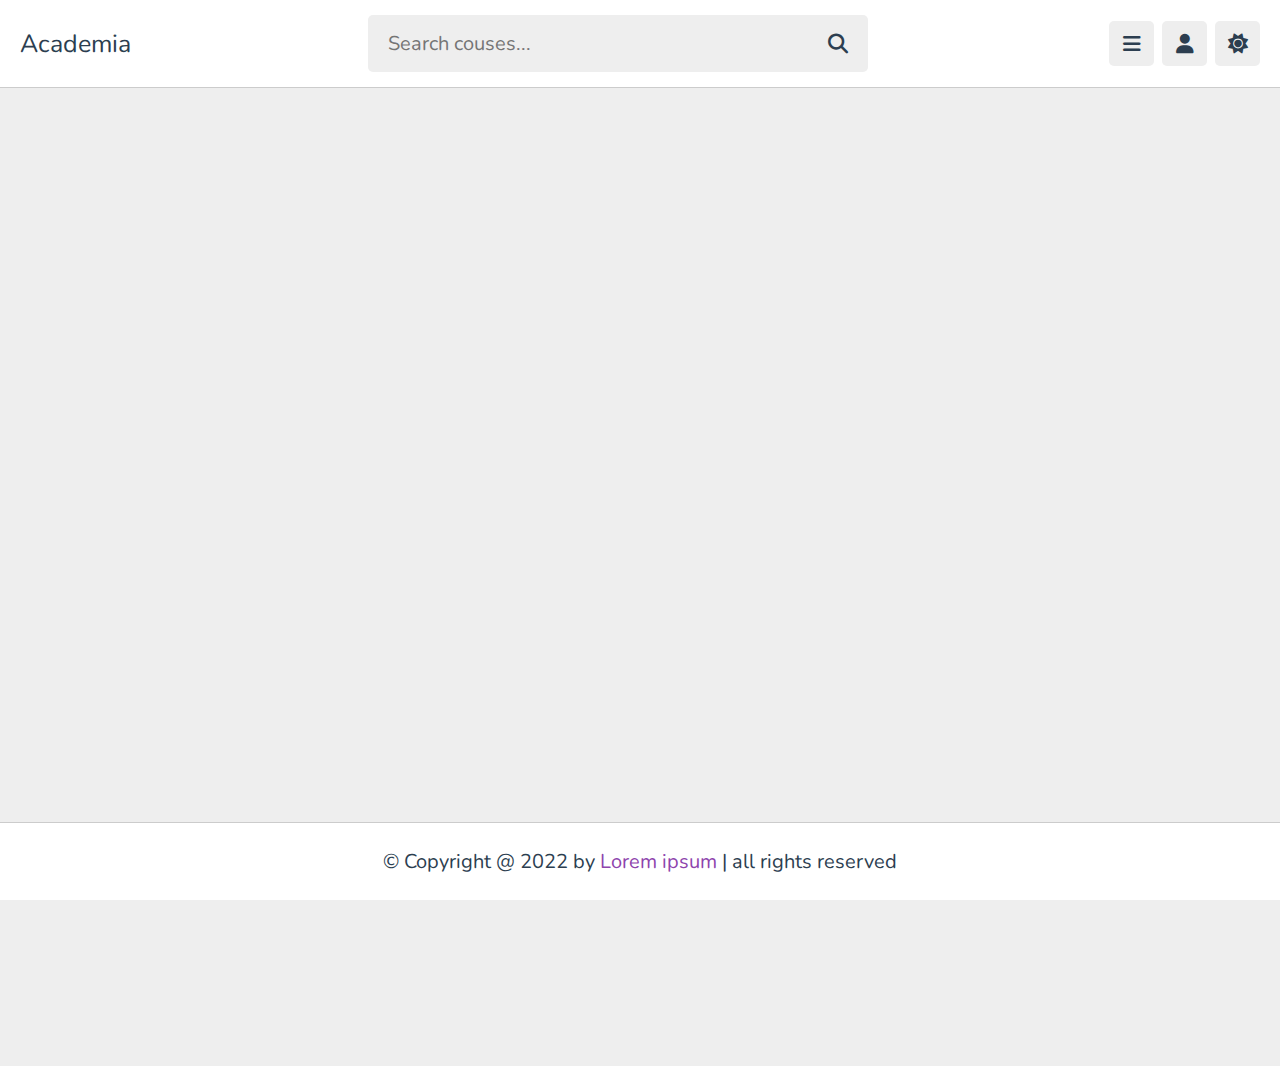
==== about.html @ 7914b7a5 "Completed and Filled Index Page" ====
<!DOCTYPE html>
<html lang="en">
  <head>
    <meta charset="UTF-8" />
    <meta http-equiv="X-UA-Compatible" content="IE=edge" />
    <meta name="viewport" content="width=device-width, initial-scale=1.0" />
    <title>Academia - about</title>
    <!-- font awesome -->
    <link
      rel="stylesheet"
      href="https://cdnjs.cloudflare.com/ajax/libs/font-awesome/6.1.2/css/all.min.css"
    />
    <link rel="preconnect" href="https://fonts.googleapis.com" />
    <link rel="preconnect" href="https://fonts.gstatic.com" crossorigin />
    <link
      href="https://fonts.googleapis.com/css2?family=Nunito:wght@200;300;400;500;600;700&display=swap"
      rel="stylesheet"
    />
    <link rel="stylesheet" href="css/style.css" />
  </head>
  <body>
    <header class="header">
      <div class="header__wrapper">
        <a class="header__logo" href="index.html">Academia</a>
        <form class="header__form" action="#">
          <input
            class="header__search"
            type="search"
            placeholder="Search couses..."
            maxlength="100"
            required
          />
          <button class="fas fa-search header__btn" type="submit"></button>
        </form>
        <div class="header__icons">
          <button class="fas fa-bars header__icon" id="menu-btn"></button>
          <button
            class="fas fa-search header__icon header__search-mobile"
            id="search-btn"
          ></button>
          <button class="fas fa-user header__icon" id="user-btn"></button>
          <button class="fas fa-sun header__icon" id="theme-btn"></button>
        </div>
        <div class="profile header__profile">
          <img class="profile__avatar" src="./img/pic-1.jpg" alt="Jack Brown" />
          <span class="profile__name">Jack Brown</span>
          <span class="profile__position">student</span>
          <a class="btn btn-block btn-main profile__btn" href="profile.html"
            >view profile</a
          >
          <div class="btn-flex">
            <a
              class="btn btn-block btn-orange profile__initialize"
              href="login.html"
              >login</a
            >
            <a
              class="btn btn-block btn-orange profile__initialize"
              href="register.html"
              >register</a
            >
          </div>
        </div>
      </div>
    </header>
    <main class="content">
      <aside class="sidebar">
        <button class="btn sidebar__close-btn" id="sidebar-close">
          <i class="fas fa-times"></i>
        </button>
        <div class="profile sidebar__profile">
          <img class="profile__avatar" src="./img/pic-1.jpg" alt="Jack Brown" />
          <span class="profile__name">Jack Brown</span>
          <span class="profile__position">student</span>
          <a class="btn btn-block btn-main profile__btn" href="profile.html"
            >view profile</a
          >
        </div>
        <nav class="navbar">
          <ul class="navbar__list">
            <li class="navbar__item">
              <a class="navbar__link" href="index.html">
                <i class="fas fa-home navbar__icon"></i>
                <span class="navbar__text">Home</span>
              </a>
            </li>
            <li class="navbar__item">
              <a class="navbar__link" href="about.html">
                <i class="fas fa-question navbar__icon"></i>
                <span class="navbar__text">About Us</span>
              </a>
            </li>
            <li class="navbar__item">
              <a class="navbar__link" href="courses.html">
                <i class="fas fa-graduation-cap navbar__icon"></i>
                <span class="navbar__text">Courses</span>
              </a>
            </li>
            <li class="navbar__item">
              <a class="navbar__link" href="teachers.html">
                <i class="fas fa-chalkboard-user navbar__icon"></i>
                <span class="navbar__text">Teachers</span>
              </a>
            </li>
            <li class="navbar__item">
              <a class="navbar__link" href="contact.html">
                <i class="fas fa-headset navbar__icon"></i>
                <span class="navbar__text">Contact Us</span>
              </a>
            </li>
          </ul>
        </nav>
      </aside>
      <div class="content__wrapper"></div>
    </main>
    <footer class="footer">
      <p class="footer__text">
        &copy; Copyright @ 2022 by <span>Lorem ipsum</span> | all rights
        reserved
      </p>
    </footer>
    <script src="js/script.js"></script>
  </body>
</html>
---- css/style.css ----
@import 'settings.css';
@import 'header.css';
@import 'profile.css';
@import 'sidebar.css';
@import 'navbar.css';
@import 'hero.css';
@import 'courses.css';

@import 'footer.css';

@import 'media.css';
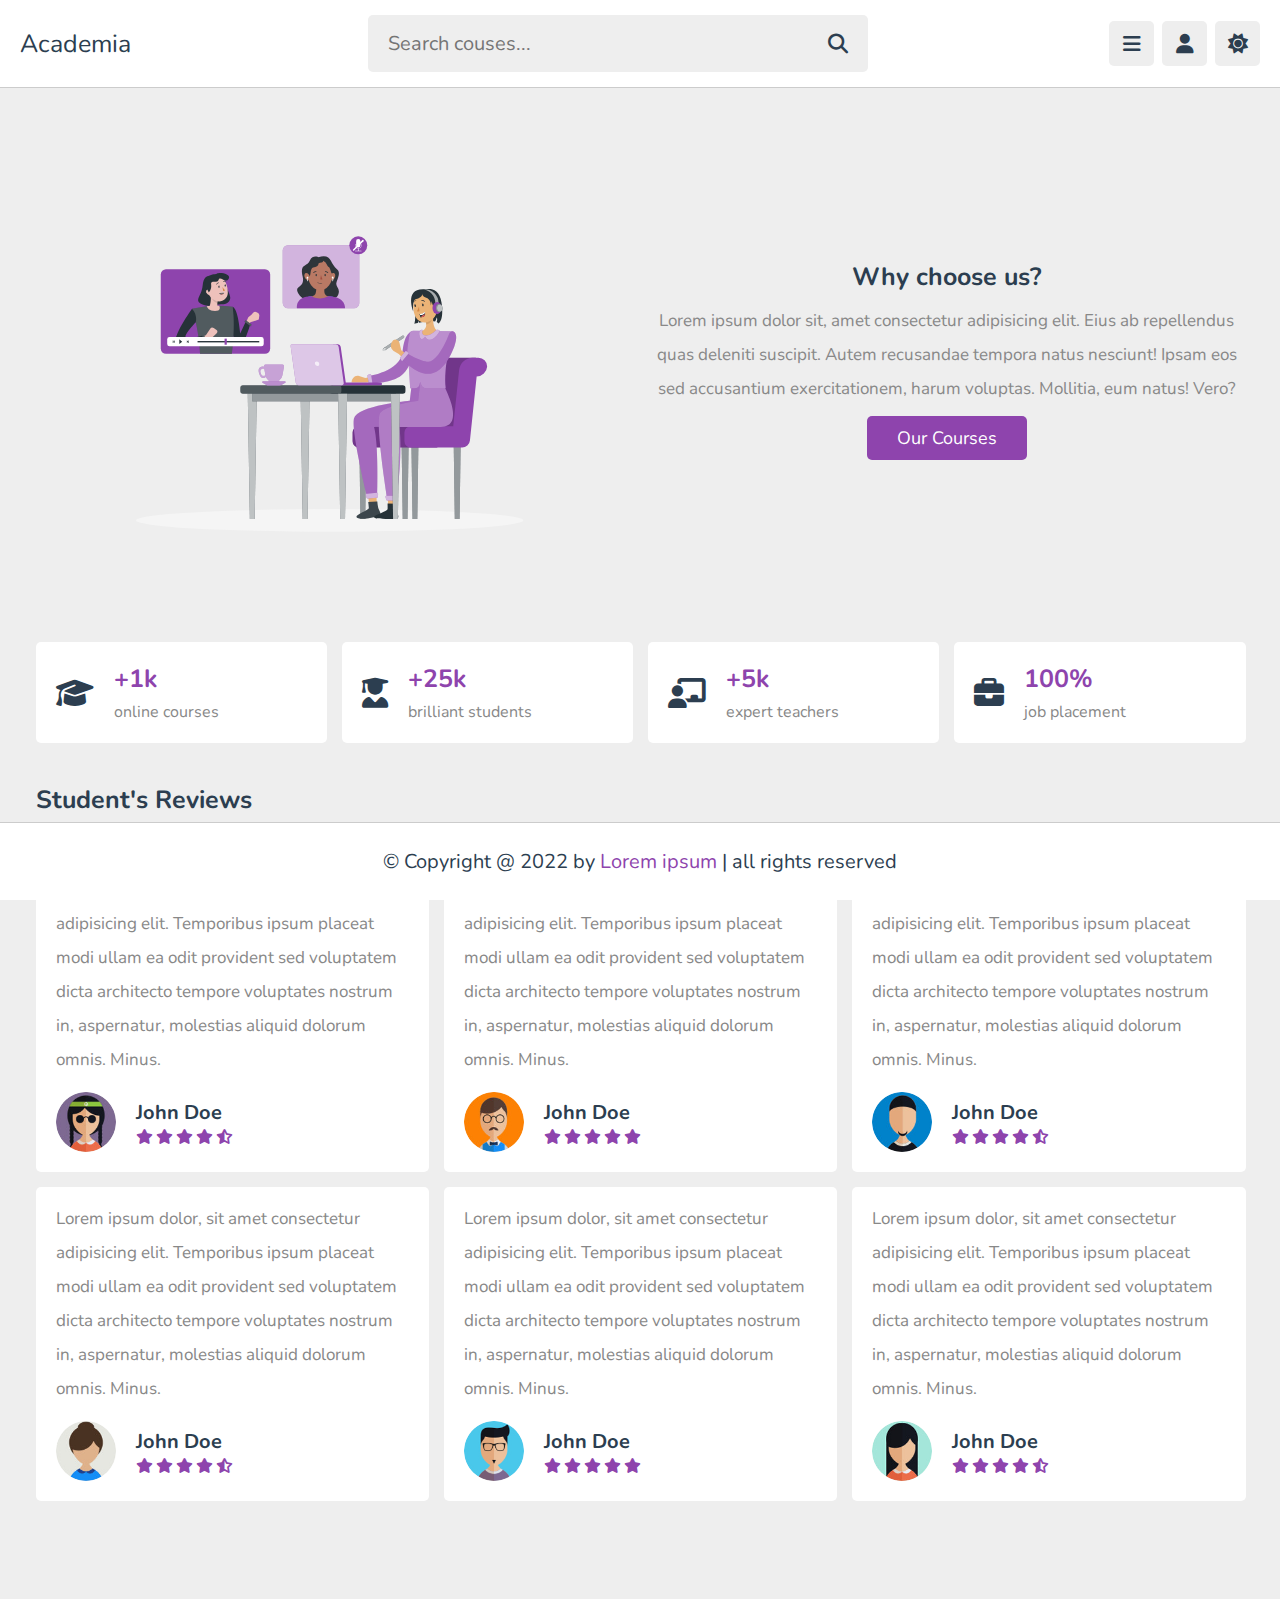
==== commit fdc5a2f0: "Created: About & Courses Pages" ====
--- a/about.html
+++ b/about.html
@@ -111,7 +111,215 @@
           </ul>
         </nav>
       </aside>
-      <div class="content__wrapper"></div>
+      <div class="content__wrapper">
+        <section class="about">
+          <div class="about__wrapper">
+            <div class="about__image">
+              <img class="about__img" src="./img/about-img.svg" alt="" />
+            </div>
+            <div class="about__content">
+              <h2 class="about__title">Why choose us?</h2>
+              <p class="about__descr">
+                Lorem ipsum dolor sit, amet consectetur adipisicing elit. Eius
+                ab repellendus quas deleniti suscipit. Autem recusandae tempora
+                natus nesciunt! Ipsam eos sed accusantium exercitationem, harum
+                voluptas. Mollitia, eum natus! Vero?
+              </p>
+              <a class="btn btn-inline btn-main about__link" href="courses.html"
+                >our courses</a
+              >
+            </div>
+          </div>
+          <div class="about__figures">
+            <div class="about__figure figure">
+              <i class="fas fa-graduation-cap figure__icon"></i>
+              <div class="figure__info">
+                <h3 class="figure__heading">+1k</h3>
+                <span class="figure__text">online courses</span>
+              </div>
+            </div>
+
+            <div class="about__figure figure">
+              <i class="fas fa-user-graduate figure__icon"></i>
+              <div class="figure__info">
+                <h3 class="figure__heading">+25k</h3>
+                <span class="figure__text">brilliant students</span>
+              </div>
+            </div>
+
+            <div class="about__figure figure">
+              <i class="fas fa-chalkboard-user figure__icon"></i>
+              <div class="figure__info">
+                <h3 class="figure__heading">+5k</h3>
+                <span class="figure__text">expert teachers</span>
+              </div>
+            </div>
+
+            <div class="about__figure figure">
+              <i class="fas fa-briefcase figure__icon"></i>
+              <div class="figure__info">
+                <h3 class="figure__heading">100%</h3>
+                <span class="figure__text">job placement</span>
+              </div>
+            </div>
+          </div>
+        </section>
+        <section class="reviews">
+          <h2 class="section-title reviews__title">student's reviews</h2>
+          <div class="reviews__wrapper">
+            <div class="reviews__element review">
+              <p class="review__descr">
+                Lorem ipsum dolor, sit amet consectetur adipisicing elit.
+                Temporibus ipsum placeat modi ullam ea odit provident sed
+                voluptatem dicta architecto tempore voluptates nostrum in,
+                aspernatur, molestias aliquid dolorum omnis. Minus.
+              </p>
+              <div class="review__user">
+                <img
+                  class="review__avatar"
+                  src="./img/pic-2.jpg"
+                  alt="John Doe"
+                />
+                <div class="review__info">
+                  <h3 class="review__heading">John Doe</h3>
+                  <div class="review__rating">
+                    <i class="fas fa-star review__star"></i>
+                    <i class="fas fa-star review__star"></i>
+                    <i class="fas fa-star review__star"></i>
+                    <i class="fas fa-star review__star"></i>
+                    <i class="fas fa-star-half-alt review__star"></i>
+                  </div>
+                </div>
+              </div>
+            </div>
+            <div class="reviews__element review">
+              <p class="review__descr">
+                Lorem ipsum dolor, sit amet consectetur adipisicing elit.
+                Temporibus ipsum placeat modi ullam ea odit provident sed
+                voluptatem dicta architecto tempore voluptates nostrum in,
+                aspernatur, molestias aliquid dolorum omnis. Minus.
+              </p>
+              <div class="review__user">
+                <img
+                  class="review__avatar"
+                  src="./img/pic-3.jpg"
+                  alt="John Doe"
+                />
+                <div class="review__info">
+                  <h3 class="review__heading">John Doe</h3>
+                  <div class="review__rating">
+                    <i class="fas fa-star review__star"></i>
+                    <i class="fas fa-star review__star"></i>
+                    <i class="fas fa-star review__star"></i>
+                    <i class="fas fa-star review__star"></i>
+                    <i class="fas fa-star review__star"></i>
+                  </div>
+                </div>
+              </div>
+            </div>
+            <div class="reviews__element review">
+              <p class="review__descr">
+                Lorem ipsum dolor, sit amet consectetur adipisicing elit.
+                Temporibus ipsum placeat modi ullam ea odit provident sed
+                voluptatem dicta architecto tempore voluptates nostrum in,
+                aspernatur, molestias aliquid dolorum omnis. Minus.
+              </p>
+              <div class="review__user">
+                <img
+                  class="review__avatar"
+                  src="./img/pic-4.jpg"
+                  alt="John Doe"
+                />
+                <div class="review__info">
+                  <h3 class="review__heading">John Doe</h3>
+                  <div class="review__rating">
+                    <i class="fas fa-star review__star"></i>
+                    <i class="fas fa-star review__star"></i>
+                    <i class="fas fa-star review__star"></i>
+                    <i class="fas fa-star review__star"></i>
+                    <i class="fas fa-star-half-alt review__star"></i>
+                  </div>
+                </div>
+              </div>
+            </div>
+            <div class="reviews__element review">
+              <p class="review__descr">
+                Lorem ipsum dolor, sit amet consectetur adipisicing elit.
+                Temporibus ipsum placeat modi ullam ea odit provident sed
+                voluptatem dicta architecto tempore voluptates nostrum in,
+                aspernatur, molestias aliquid dolorum omnis. Minus.
+              </p>
+              <div class="review__user">
+                <img
+                  class="review__avatar"
+                  src="./img/pic-5.jpg"
+                  alt="John Doe"
+                />
+                <div class="review__info">
+                  <h3 class="review__heading">John Doe</h3>
+                  <div class="review__rating">
+                    <i class="fas fa-star review__star"></i>
+                    <i class="fas fa-star review__star"></i>
+                    <i class="fas fa-star review__star"></i>
+                    <i class="fas fa-star review__star"></i>
+                    <i class="fas fa-star-half-alt review__star"></i>
+                  </div>
+                </div>
+              </div>
+            </div>
+            <div class="reviews__element review">
+              <p class="review__descr">
+                Lorem ipsum dolor, sit amet consectetur adipisicing elit.
+                Temporibus ipsum placeat modi ullam ea odit provident sed
+                voluptatem dicta architecto tempore voluptates nostrum in,
+                aspernatur, molestias aliquid dolorum omnis. Minus.
+              </p>
+              <div class="review__user">
+                <img
+                  class="review__avatar"
+                  src="./img/pic-6.jpg"
+                  alt="John Doe"
+                />
+                <div class="review__info">
+                  <h3 class="review__heading">John Doe</h3>
+                  <div class="review__rating">
+                    <i class="fas fa-star review__star"></i>
+                    <i class="fas fa-star review__star"></i>
+                    <i class="fas fa-star review__star"></i>
+                    <i class="fas fa-star review__star"></i>
+                    <i class="fas fa-star review__star"></i>
+                  </div>
+                </div>
+              </div>
+            </div>
+            <div class="reviews__element review">
+              <p class="review__descr">
+                Lorem ipsum dolor, sit amet consectetur adipisicing elit.
+                Temporibus ipsum placeat modi ullam ea odit provident sed
+                voluptatem dicta architecto tempore voluptates nostrum in,
+                aspernatur, molestias aliquid dolorum omnis. Minus.
+              </p>
+              <div class="review__user">
+                <img
+                  class="review__avatar"
+                  src="./img/pic-7.jpg"
+                  alt="John Doe"
+                />
+                <div class="review__info">
+                  <h3 class="review__heading">John Doe</h3>
+                  <div class="review__rating">
+                    <i class="fas fa-star review__star"></i>
+                    <i class="fas fa-star review__star"></i>
+                    <i class="fas fa-star review__star"></i>
+                    <i class="fas fa-star review__star"></i>
+                    <i class="fas fa-star-half-alt review__star"></i>
+                  </div>
+                </div>
+              </div>
+            </div>
+          </div>
+        </section>
+      </div>
     </main>
     <footer class="footer">
       <p class="footer__text">
--- a/css/style.css
+++ b/css/style.css
@@ -5,6 +5,9 @@
 @import 'navbar.css';
 @import 'hero.css';
 @import 'courses.css';
+@import 'about.css';
+@import 'figures.css';
+@import 'reviews.css';
 
 @import 'footer.css';
 
